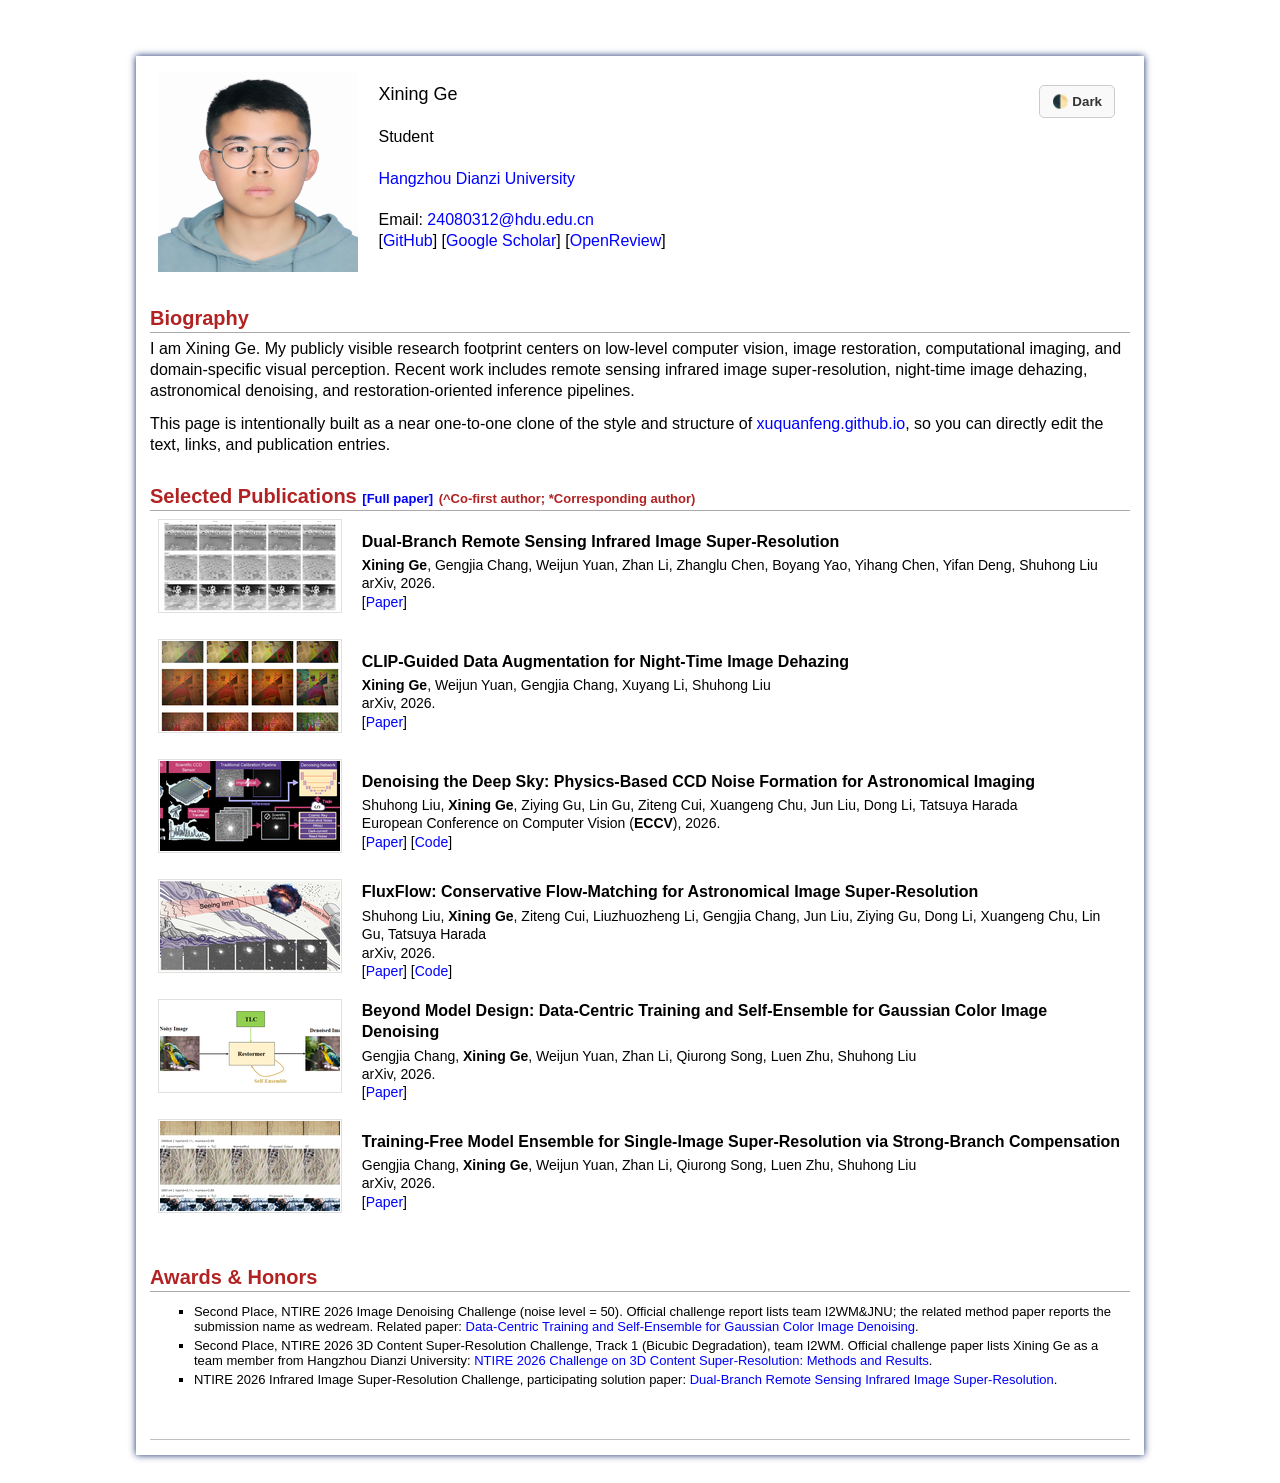
==== index.html @ eac4fb35 "Initial homepage" ====
<!DOCTYPE html PUBLIC "-//W3C//DTD XHTML 1.1//EN" "http://www.w3.org/TR/xhtml11/DTD/xhtml11.dtd">
<html xmlns="http://www.w3.org/1999/xhtml" xml:lang="en">
<head>
<meta name="generator" content="jemdoc, see http://jemdoc.jaboc.net/" />
<meta http-equiv="Content-Type" content="text/html;charset=utf-8" />
<link rel="stylesheet" href="jemdoc.css" type="text/css" />
<title>Xining Ge</title>
</head>
<body>
<a id="home" class="anchor"></a>
<div id="container">
<div class="container">
<div class="table-wrapper">
<button id="theme-toggle" class="theme-btn">🌓 Dark</button>
<table class="imgtable">
<tr>
<td><a href="./"><img src="./figs/xiningge_profile.png" alt="Xining Ge" height="200px" /></a>&nbsp;</td>
<td align="left">
<p>
<font size="4">Xining Ge</font><br />
<br />
Student<br />
<br />
<a href="https://www.hdu.edu.cn/" target="_blank">Hangzhou Dianzi University</a><br />
<br />
Email: <a href="mailto:24080312@hdu.edu.cn">24080312@hdu.edu.cn</a>
<br />
[<a href="https://github.com/gexining" target="_blank">GitHub</a>]
[<a href="https://scholar.google.com/citations?hl=en&amp;user=zNsAoZAAAAAJ&amp;view_op=list_works&amp;gmla=ACrTK9Xuv0J66LRL2WRujGryHbswiOAqi1uGYiMiqoMZkQJe2_BoY0Ev9okp8tF9gW5Iu7puIN-uhAczvU_FvNZk" target="_blank">Google Scholar</a>]
[<a href="https://openreview.net/profile?id=%7EXining_Ge1" target="_blank">OpenReview</a>]
</p>
</td>
</tr></table>
</div>

<h2>Biography</h2>
<p>
I am Xining Ge. My publicly visible research footprint centers on low-level computer vision,
image restoration, computational imaging, and domain-specific visual perception.
Recent work includes remote sensing infrared image super-resolution, night-time image dehazing,
astronomical denoising, and restoration-oriented inference pipelines.
</p>
<p>
This page is intentionally built as a near one-to-one clone of the style and structure of
<a href="https://xuquanfeng.github.io/" target="_blank">xuquanfeng.github.io</a>,
so you can directly edit the text, links, and publication entries.
</p>

<a id="publications" class="anchor"></a>
<h2>Selected Publications
<font style="color:Black" size="2"><a href="https://scholar.google.com/" target="_blank">[Full paper]</a></font>
<font size="2">(^Co-first author; *Corresponding author)</font>
</h2>

<table class="imgtable">

<tr>
<td><img class="proj_thumb" src="./figs/2026_IRSR_thumb.png" alt="Dual-Branch Remote Sensing Infrared Image Super-Resolution" height="90px" width="180px" />&nbsp;</td>
<td>
<p class="pub_title">Dual-Branch Remote Sensing Infrared Image Super-Resolution</p>
<p class="pub_author"><b>Xining Ge</b>, Gengjia Chang, Weijun Yuan, Zhan Li, Zhanglu Chen, Boyang Yao, Yihang Chen, Yifan Deng, Shuhong Liu<br>
arXiv, 2026.<br>
[<a href="https://arxiv.org/abs/2604.10112" target="_blank">Paper</a>]
</p> </td>
</tr>

<tr>
<td><img class="proj_thumb" src="./figs/2026_Dehaze_thumb.png" alt="CLIP-Guided Data Augmentation for Night-Time Image Dehazing" height="90px" width="180px" />&nbsp;</td>
<td>
<p class="pub_title">CLIP-Guided Data Augmentation for Night-Time Image Dehazing</p>
<p class="pub_author"><b>Xining Ge</b>, Weijun Yuan, Gengjia Chang, Xuyang Li, Shuhong Liu<br>
arXiv, 2026.<br>
[<a href="https://arxiv.org/abs/2604.05500" target="_blank">Paper</a>]
</p> </td>
</tr>

<tr>
<td><img class="proj_thumb" src="./figs/2026_Astro_thumb.png" alt="Denoising the Deep Sky" height="90px" width="180px" />&nbsp;</td>
<td>
<p class="pub_title">Denoising the Deep Sky: Physics-Based CCD Noise Formation for Astronomical Imaging</p>
<p class="pub_author">Shuhong Liu, <b>Xining Ge</b>, Ziying Gu, Lin Gu, Ziteng Cui, Xuangeng Chu, Jun Liu, Dong Li, Tatsuya Harada<br>
European Conference on Computer Vision (<b>ECCV</b>), 2026.<br>
[<a href="https://arxiv.org/abs/2601.23276" target="_blank">Paper</a>]
[<a href="https://github.com/ShuhongLL/Denoising-Deep-Sky" target="_blank">Code</a>]
</p> </td>
</tr>

<tr>
<td><img class="proj_thumb" src="./figs/2026_FluxFlow_thumb.png" alt="FluxFlow: Conservative Flow-Matching for Astronomical Image Super-Resolution" height="90px" width="180px" />&nbsp;</td>
<td>
<p class="pub_title">FluxFlow: Conservative Flow-Matching for Astronomical Image Super-Resolution</p>
<p class="pub_author">Shuhong Liu, <b>Xining Ge</b>, Ziteng Cui, Liuzhuozheng Li, Gengjia Chang, Jun Liu, Ziying Gu, Dong Li, Xuangeng Chu, Lin Gu, Tatsuya Harada<br>
arXiv, 2026.<br>
[<a href="https://arxiv.org/abs/2605.03749" target="_blank">Paper</a>]
[<a href="https://github.com/ShuhongLL/Denoising-Deep-Sky" target="_blank">Code</a>]
</p> </td>
</tr>

<tr>
<td><img class="proj_thumb" src="./figs/2026_Denoise_thumb.png" alt="Beyond Model Design: Data-Centric Training and Self-Ensemble for Gaussian Color Image Denoising" height="90px" width="180px" />&nbsp;</td>
<td>
<p class="pub_title">Beyond Model Design: Data-Centric Training and Self-Ensemble for Gaussian Color Image Denoising</p>
<p class="pub_author">Gengjia Chang, <b>Xining Ge</b>, Weijun Yuan, Zhan Li, Qiurong Song, Luen Zhu, Shuhong Liu<br>
arXiv, 2026.<br>
[<a href="https://arxiv.org/abs/2604.11468" target="_blank">Paper</a>]
</p> </td>
</tr>

<tr>
<td><img class="proj_thumb" src="./figs/2026_SISR_thumb.png" alt="Training-Free Model Ensemble for Single-Image Super-Resolution via Strong-Branch Compensation" height="90px" width="180px" />&nbsp;</td>
<td>
<p class="pub_title">Training-Free Model Ensemble for Single-Image Super-Resolution via Strong-Branch Compensation</p>
<p class="pub_author">Gengjia Chang, <b>Xining Ge</b>, Weijun Yuan, Zhan Li, Qiurong Song, Luen Zhu, Shuhong Liu<br>
arXiv, 2026.<br>
[<a href="https://arxiv.org/abs/2604.11564" target="_blank">Paper</a>]
</p> </td>
</tr>

</table>

<a id="competition" class="anchor"></a>
<h2>Awards &amp; Honors</h2>
<font size="2">
<ul>
<li>Second Place, NTIRE 2026 Image Denoising Challenge (noise level = 50). Official challenge report lists team
I2WM&amp;JNU; the related method paper reports the submission name as wedream. Related paper:
<a href="https://arxiv.org/abs/2604.11468" target="_blank">Data-Centric Training and Self-Ensemble for Gaussian Color Image Denoising</a>.</li>
<li>Second Place, NTIRE 2026 3D Content Super-Resolution Challenge, Track 1 (Bicubic Degradation), team I2WM. Official
challenge paper lists Xining Ge as a team member from Hangzhou Dianzi University:
<a href="https://openaccess.thecvf.com/content/CVPR2026W/NTIRE/html/Wang_NTIRE_2026_Challenge_on_3D_Content_Super-Resolution_Methods_and_Results_CVPRW_2026_paper.html" target="_blank">NTIRE 2026 Challenge on 3D Content Super-Resolution: Methods and Results</a>.</li>
<li>NTIRE 2026 Infrared Image Super-Resolution Challenge, participating solution paper:
<a href="https://arxiv.org/abs/2604.10112" target="_blank">Dual-Branch Remote Sensing Infrared Image Super-Resolution</a>.</li>
</ul>
</font>

<div id="footer">
</div>
<script>
  const toggleBtn = document.getElementById('theme-toggle');
  const body = document.body;

  const currentTheme = localStorage.getItem('theme');
  if (currentTheme === 'dark') {
    body.classList.add('dark-mode');
    toggleBtn.textContent = '☀️ Light';
  }

  toggleBtn.addEventListener('click', function() {
    body.classList.toggle('dark-mode');
    let theme = 'light';

    if (body.classList.contains('dark-mode')) {
      theme = 'dark';
      toggleBtn.textContent = '☀️ Light';
    } else {
      toggleBtn.textContent = '🌓 Dark';
    }

    localStorage.setItem('theme', theme);
  });
</script>
</body>
</html>
---- jemdoc.css ----
﻿/* Default css file for jemdoc. */

/* Menu */

.menu {
	background-color: rgb(250,0,255);
	/* background-color: #224b8d;*/
    left: 0;
    top: 0;
    width: 100%;
	padding: 12px 0px;
	text-align: center;
	position: fixed;
	z-index: 100;
	width: 100%
}

.menu a {
	font-size: 110%;
	/*font-weight: bolder;*/
	padding: 0.25ex 1.5ex;
	color: rgb(240,240,240);
	text-decoration: none;
	transition: .2s;
}

.menu a:link {
	color: rgb(140,140,140);
	/*color: #9e9e9e;*/
}

.menu a:visited {
	color: rgb(140,140,240);
	/*color: #9e9e9e;*/
}

.menu a:hover, .menu a:active {
    color: rgb(160,160,160);
    /*color: #ffffff;*/
	text-decoration: none;
}

/* container */

.container {
	width: 980px;
	min-height: 1000px;
	max-height: 999999px; /* prevents font boosting */
	margin: 56px auto 20px; /* top right bottom left */
	box-shadow: 0 0 7px #122b6d; /*527bbd;*/
	text-align: left;
	background: #fff;
	padding: 14px 14px 14px 14px; /* top right bottom left */
	z-index: 1;
}

a.anchor {
	display: block; 
	position: relative; 
	top: -38px; 
	visibility: hidden;
}


/* From jemdoc */

table#tlayout {
    border: none;
    border-collapse: separate;
    background: white;
}

body {
	background: white;
	font-family: Arial, Times New Roman;
	padding-bottom: 8px;
	margin: 0;
}

#layout-menu {
	background: #f6f6f6;
	border: 1px solid #dddddd;
	padding-top: 0.5em;
	padding-left: 8px;
	padding-right: 8px;
	font-size: 1.0em;
	width: auto;
	white-space: nowrap;
    text-align: left;
    vertical-align: top;
}

#layout-menu td {
	background: #f4f4f4;
    vertical-align: top;
}

#layout-content {
	padding-top: 0.0em;
	padding-left: 1.0em;
	padding-right: 1.0em;
    border: none;
    background: white;
    text-align: left;
    vertical-align: top;
}

#layout-menu a {
	line-height: 1.5em;
	margin-left: 0.5em;
}

tt {
    background: #ffffdd;
}

pre, tt {
	font-size: 90%;
	font-family: monaco, monospace;
}

a, a > tt {
	color: rgb(0,0,255);
	text-decoration: none;
}

a.p1 {
	color: rgb(255 0 0);
	text-decoration: none;
}

a.p2 {
	color: rgb(0 255 0);
	text-decoration: none;
}

a:hover {
	border-bottom: 1px gray dotted;
}

#layout-menu a.current:link, #layout-menu a.current:visited {
	color: #022b6d;
	border-bottom: 1px gray solid;
}
#layout-menu a:link, #layout-menu a:visited, #layout-menu a:hover {
	/* color: #527bbd; */
	color: #022b8d;
	text-decoration: none;
}
#layout-menu a:hover {
	text-decoration: none;
}

div.menu-category {
	border-bottom: 1px solid gray;
	margin-top: 0.8em;
	padding-top: 0.2em;
	padding-bottom: 0.1em;
	font-weight: bold;
}

div.menu-item {
	padding-left: 16px;
	text-indent: -16px;
}

div#toptitle {
	padding-bottom: 0.2em;
	margin-bottom: 1.5em;
	border-bottom: 3px double gray;
}

/* Reduce space if we begin the page with a title. */
div#toptitle + h2, div#toptitle + h3 {
	margin-top: -0.7em;
}

div#subtitle {
	margin-top: 0.0em;
	margin-bottom: 0.0em;
	padding-top: 0em;
	padding-bottom: 0.1em;
}

em {
	font-style: italic;
}

strong {
	font-weight: bold;
}


h1, h2, h3 {
	/* color: #527bbd; */
	color: rgb(178 34 34);	
	margin-top: 0.7em;
	margin-bottom: 0.3em;
	padding-bottom: 0.2em;
	line-height: 1.0;
	padding-top: 0.5em;
	border-bottom: 1px solid #aaaaaa;
}

h1 {
	font-size: 165%;
}

h2 {
	padding-top: 0.8em;
	font-size: 125%;
}

h2 + h3 {
    padding-top: 0.2em;
}

h3 {
	font-size: 110%;
	border-bottom: none;
}

p {
	width: 100%;
	margin-top: 0.0em;
	margin-bottom: 0.8em;
	padding: 0;
	line-height: 1.3;	
}

pre {
	padding: 0;
	margin: 0;
}

div#footer {
	font-size: small;
	border-top: 1px solid #c0c0c0;
	padding-top: 0.1em;
	margin-top: 4.0em;
	color: #c0c0c0;
}

div#footer a {
	color: #80a0b0;
}

div#footer-text {
	float: left;
	padding-bottom: 8px;
}

ul, ol, dl {
	margin-top: 0.2em;
	padding-top: 0.2em;
	margin-bottom: 0.8em;
}

dt {
	margin-top: 0.5em;
	margin-bottom: 0;
}

dl {
	margin-left: 20px;
}

dd {
	color: #222222;
}

dd > *:first-child {
	margin-top: 0;
}

ul {
	list-style-position: outside;
	list-style-type: square;
}

p + ul, p + ol {
	margin-top: -0.5em;
}

li {
	margin: 0.3em
}

ol {
	list-style-position: outside;
	list-style-type: decimal;
}

li p, dd p {
	margin-bottom: 0.3em;
}


ol ol {
	list-style-type: lower-alpha;
}

ol ol ol {
	list-style-type: lower-roman;
}

p + div.codeblock {
	margin-top: -0.6em;
}

div.codeblock, div.infoblock {
	margin-right: 0%;
	margin-top: 1.2em;
	margin-bottom: 1.3em;
}

div.blocktitle {
	font-weight: bold;
	color: #cd7b62;
	margin-top: 1.2em;
	margin-bottom: 0.1em;
}

div.blockcontent {
	border: 1px solid silver;
	padding: 0.3em 0.5em;
}

div.infoblock > div.blockcontent {
	background: #ffffee;
}

div.blockcontent p + ul, div.blockcontent p + ol {
	margin-top: 0.4em;
}

div.infoblock p {
	margin-bottom: 0em;
}

div.infoblock li p, div.infoblock dd p {
	margin-bottom: 0.5em;
}

div.infoblock p + p {
	margin-top: 0.8em;
}

div.codeblock > div.blockcontent {
	background: #f6f6f6;
}

span.pycommand {
	color: #000070;
}

span.statement {
	color: #008800;
}
span.builtin {
	color: #000088;
}
span.special {
	color: #990000;
}
span.operator {
	color: #880000;
}
span.error {
	color: #aa0000;
}
span.comment, span.comment > *, span.string, span.string > * {
	color: #606060;
}

@media print {
	#layout-menu { display: none; }
}

#fwtitle {
	margin: 2px;
}

#fwtitle #toptitle {
	padding-left: 0.5em;
	margin-bottom: 0.5em;
}

#layout-content h1:first-child, #layout-content h2:first-child, #layout-content h3:first-child {
	margin-top: -0.7em;
}

div#toptitle h1, #layout-content div#toptitle h1 {
	margin-bottom: 0.0em;
	padding-bottom: 0.1em;
	padding-top: 0;
	margin-top: 0.5em;
	border-bottom: none;
}

img.eq {
	padding: 0;
	padding-left: 0.1em;
	padding-right: 0.1em;
	margin: 0;
}

img.eqwl {
	padding-left: 2em;
	padding-top: 0.6em;
	padding-bottom: 0.2em;
	margin: 0;
}

img.proj_thumb {
	width: 180px;
	border: 1px solid;
	border-color: #e0e0e0;
	padding: 1px;
}

table {
    border: 2px solid black;
    border-collapse: collapse;
}

td {
    padding: 2px;
    padding-left: 0.5em;
    padding-right: 0.5em;
    text-align: center;
    border: 1px solid gray;
}

table + table {
    margin-top: 1em;
}

tr.heading {
    font-weight: bold;
    border-bottom: 2px solid black;
}

img {
    border: none;
}

table.imgtable, table.imgtable td {
    border: none;
    text-align: left;
}

table.imgtable {
    position: relative; 
}

/* Publication */
p.pub_title {
	font-size: 16px;
	font-weight: bold;
	margin-bottom: 4px;
}

p.pub_author{
	font-size: 14px	
}

p.pub_link{
	font-size: 14px	
}

/* 按钮的基本样式 */
.theme-btn {
position: fixed;
top: 20px;
right: 20px;
padding: 8px 12px;
cursor: pointer;
border-radius: 5px;
border: 1px solid #ccc;
background-color: #f9f9f9;
color: #333;
font-weight: bold;
z-index: 1000;
transition: all 0.3s ease;
}

/* 黑夜模式的全局样式 */
body.dark-mode {
background-color: #1a1a1a;
color: #e0e0e0;
}

/* 调整黑夜模式下的链接颜色，浅蓝色更清晰 */
body.dark-mode a {
color: #66b2ff; 
}

/* 覆盖你原本写死的 Black 字体颜色 */
body.dark-mode font[style*="color:Black"] {
color: #e0e0e0 !important;
}

/* 如果 container 或表格有白底，也需要将其变暗 */
body.dark-mode #container, 
body.dark-mode .container {
background-color: #1a1a1a;
}

/* 调整黑夜模式下按钮的样式 */
body.dark-mode .theme-btn {
background-color: #333;
color: #f9f9f9;
border-color: #555;
}

.table-wrapper {
    position: relative;
    width: 100%;
}
/* 修改后的按钮样式 */
.theme-btn {
    position: absolute; /* 这里是关键，把 fixed 改成 absolute */
    top: 15px;          /* 距离表格顶部 15px */
    right: 15px;        /* 距离表格右侧 15px */
    padding: 8px 12px;
    cursor: pointer;
    border-radius: 5px;
    border: 1px solid #ccc;
    background-color: #f9f9f9;
    color: #333;
    font-weight: bold;
    z-index: 1000;
    transition: all 0.3s ease;
}
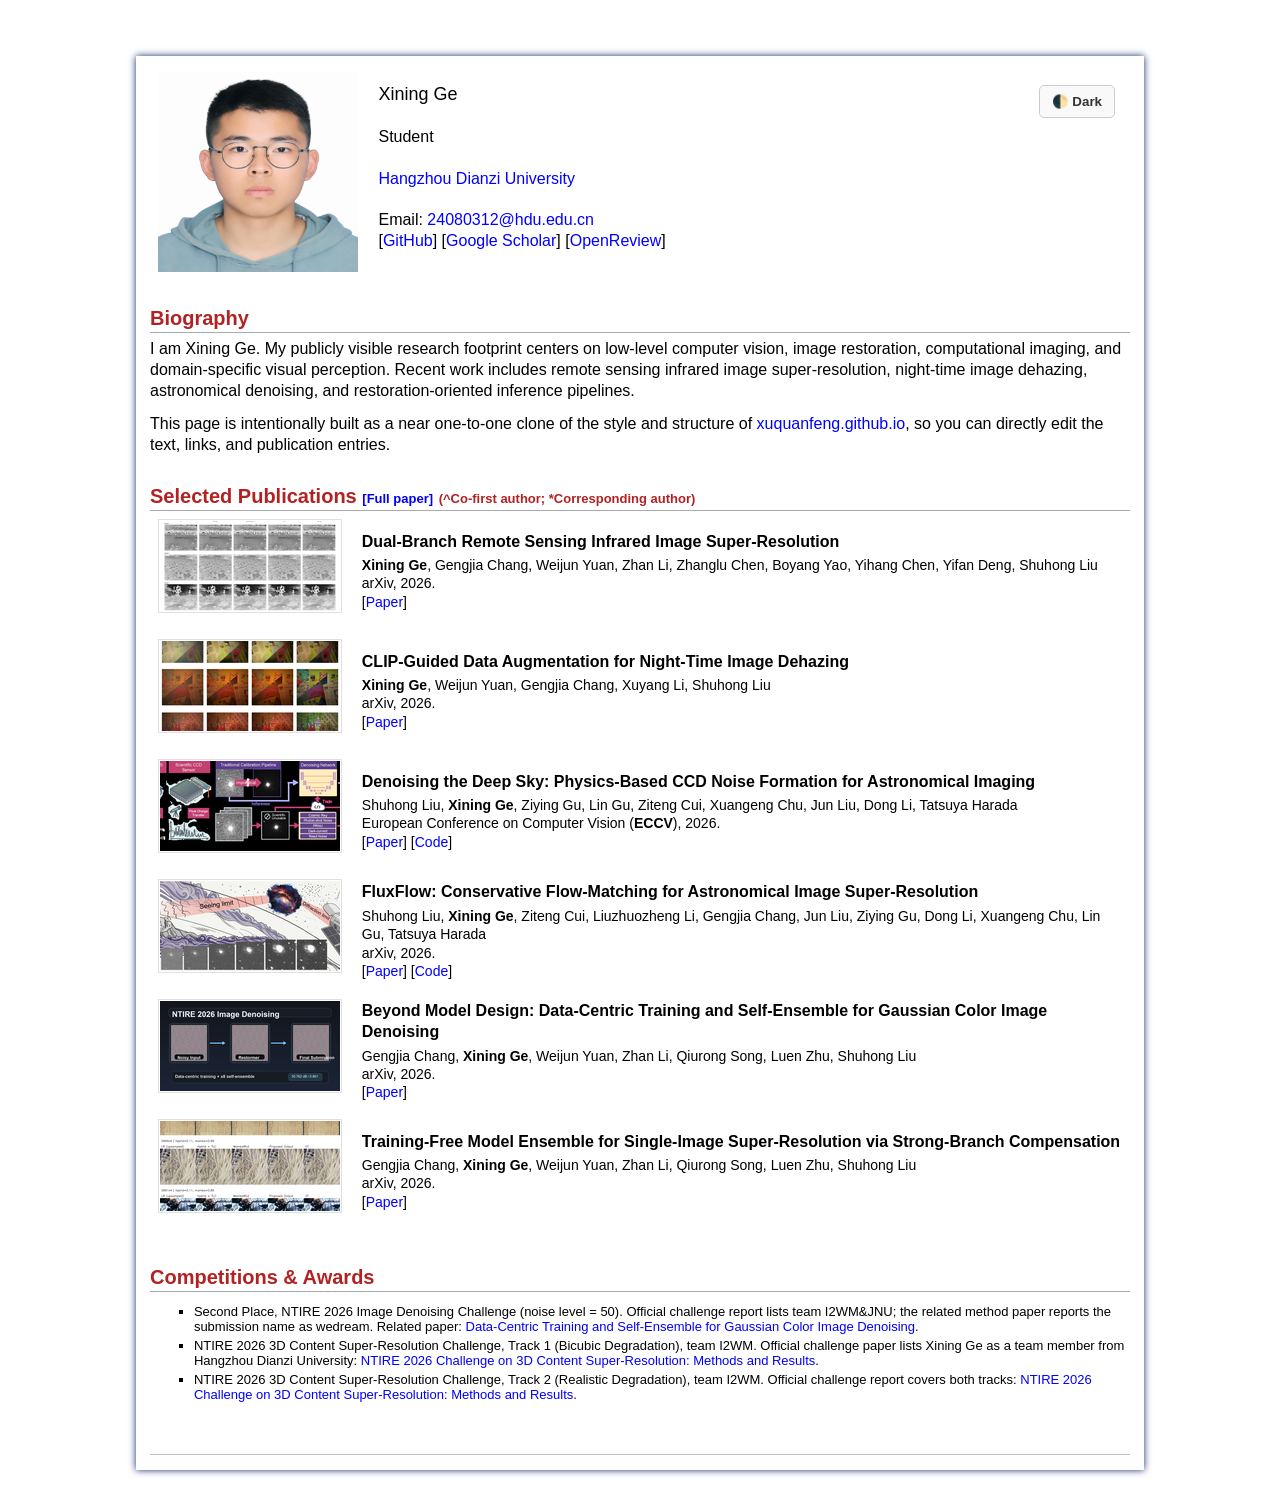
==== commit 560546c7: "Adjust competition section and update denoising thumbnail" ====
--- a/index.html
+++ b/index.html
@@ -97,7 +97,7 @@
 </tr>
 
 <tr>
-<td><img class="proj_thumb" src="./figs/2026_Denoise_thumb.png" alt="Beyond Model Design: Data-Centric Training and Self-Ensemble for Gaussian Color Image Denoising" height="90px" width="180px" />&nbsp;</td>
+<td><img class="proj_thumb" src="./figs/2026_Denoise_thumb_v2.png" alt="Beyond Model Design: Data-Centric Training and Self-Ensemble for Gaussian Color Image Denoising" height="90px" width="180px" />&nbsp;</td>
 <td>
 <p class="pub_title">Beyond Model Design: Data-Centric Training and Self-Ensemble for Gaussian Color Image Denoising</p>
 <p class="pub_author">Gengjia Chang, <b>Xining Ge</b>, Weijun Yuan, Zhan Li, Qiurong Song, Luen Zhu, Shuhong Liu<br>
@@ -119,17 +119,18 @@
 </table>
 
 <a id="competition" class="anchor"></a>
-<h2>Awards &amp; Honors</h2>
+<h2>Competitions &amp; Awards</h2>
 <font size="2">
 <ul>
 <li>Second Place, NTIRE 2026 Image Denoising Challenge (noise level = 50). Official challenge report lists team
 I2WM&amp;JNU; the related method paper reports the submission name as wedream. Related paper:
 <a href="https://arxiv.org/abs/2604.11468" target="_blank">Data-Centric Training and Self-Ensemble for Gaussian Color Image Denoising</a>.</li>
-<li>Second Place, NTIRE 2026 3D Content Super-Resolution Challenge, Track 1 (Bicubic Degradation), team I2WM. Official
+<li>NTIRE 2026 3D Content Super-Resolution Challenge, Track 1 (Bicubic Degradation), team I2WM. Official
 challenge paper lists Xining Ge as a team member from Hangzhou Dianzi University:
 <a href="https://openaccess.thecvf.com/content/CVPR2026W/NTIRE/html/Wang_NTIRE_2026_Challenge_on_3D_Content_Super-Resolution_Methods_and_Results_CVPRW_2026_paper.html" target="_blank">NTIRE 2026 Challenge on 3D Content Super-Resolution: Methods and Results</a>.</li>
-<li>NTIRE 2026 Infrared Image Super-Resolution Challenge, participating solution paper:
-<a href="https://arxiv.org/abs/2604.10112" target="_blank">Dual-Branch Remote Sensing Infrared Image Super-Resolution</a>.</li>
+<li>NTIRE 2026 3D Content Super-Resolution Challenge, Track 2 (Realistic Degradation), team I2WM. Official
+challenge report covers both tracks:
+<a href="https://openaccess.thecvf.com/content/CVPR2026W/NTIRE/html/Wang_NTIRE_2026_Challenge_on_3D_Content_Super-Resolution_Methods_and_Results_CVPRW_2026_paper.html" target="_blank">NTIRE 2026 Challenge on 3D Content Super-Resolution: Methods and Results</a>.</li>
 </ul>
 </font>
 
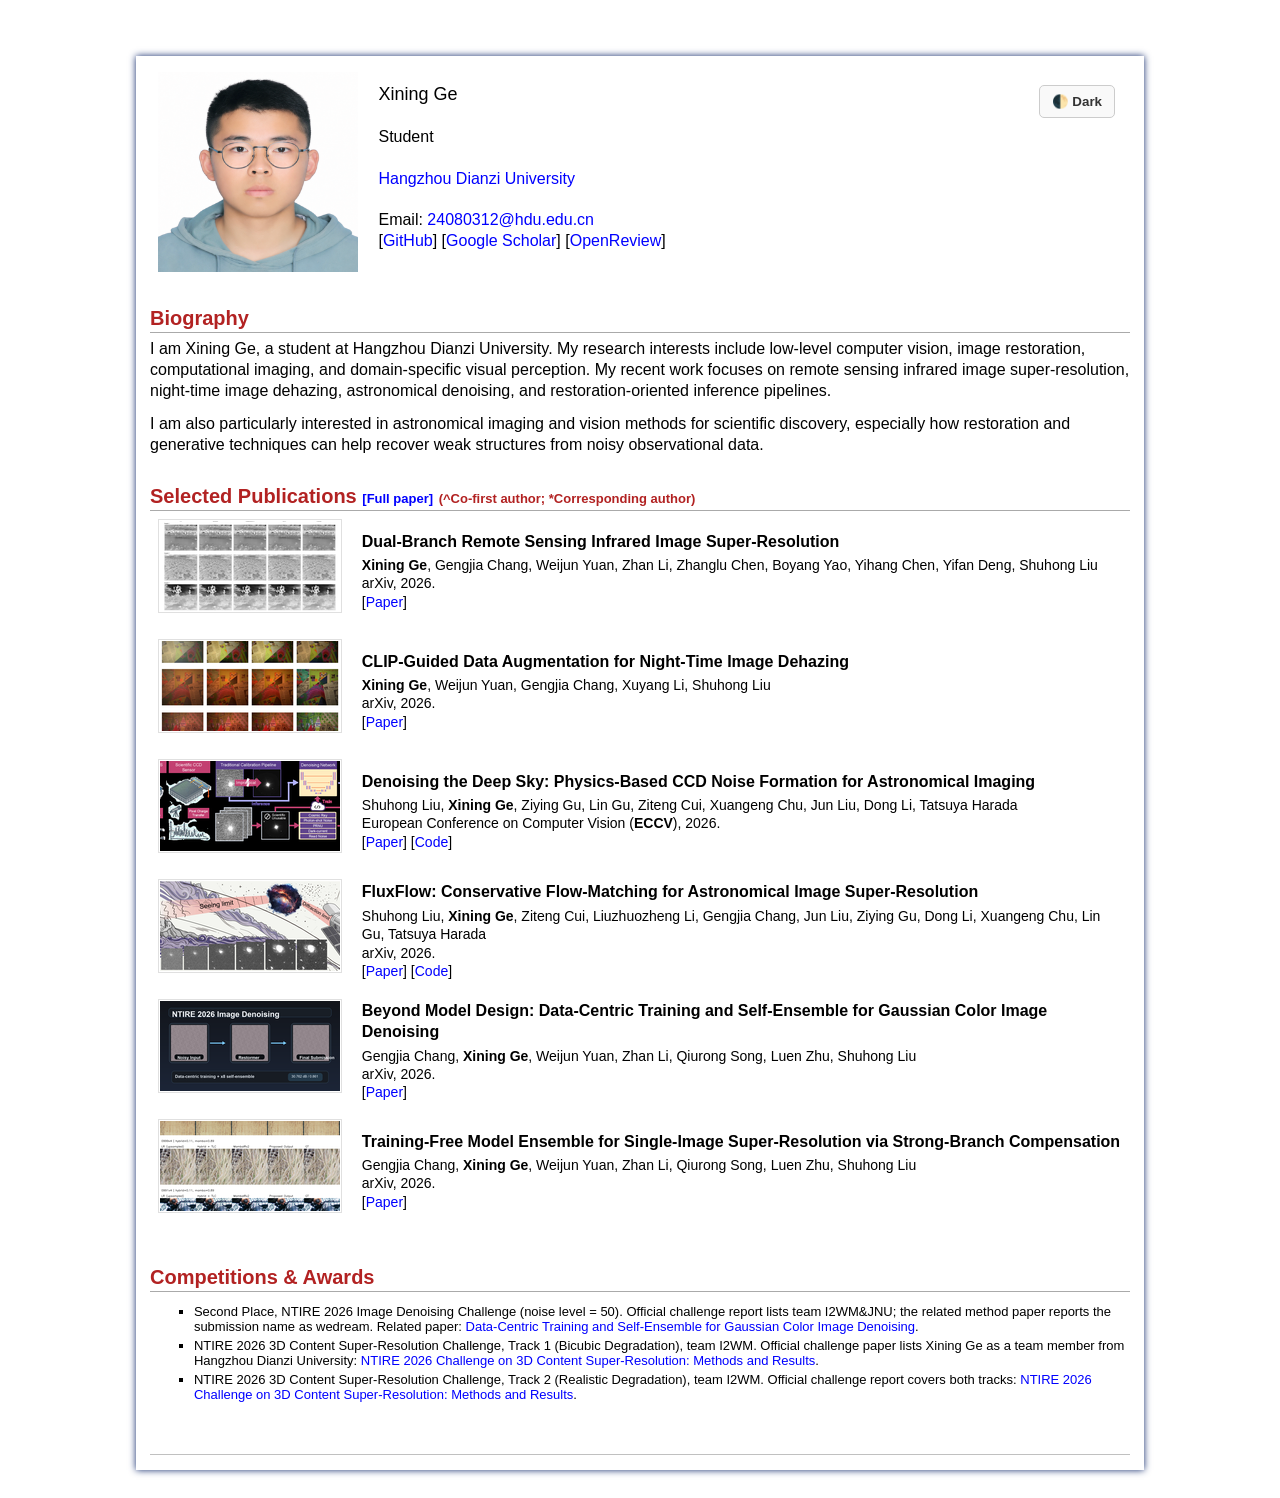
==== commit 5f80834c: "Refine biography section" ====
--- a/index.html
+++ b/index.html
@@ -35,15 +35,15 @@
 
 <h2>Biography</h2>
 <p>
-I am Xining Ge. My publicly visible research footprint centers on low-level computer vision,
-image restoration, computational imaging, and domain-specific visual perception.
-Recent work includes remote sensing infrared image super-resolution, night-time image dehazing,
-astronomical denoising, and restoration-oriented inference pipelines.
+I am Xining Ge, a student at Hangzhou Dianzi University. My research interests include
+low-level computer vision, image restoration, computational imaging, and domain-specific
+visual perception. My recent work focuses on remote sensing infrared image super-resolution,
+night-time image dehazing, astronomical denoising, and restoration-oriented inference pipelines.
 </p>
 <p>
-This page is intentionally built as a near one-to-one clone of the style and structure of
-<a href="https://xuquanfeng.github.io/" target="_blank">xuquanfeng.github.io</a>,
-so you can directly edit the text, links, and publication entries.
+I am also particularly interested in astronomical imaging and vision methods for scientific
+discovery, especially how restoration and generative techniques can help recover weak structures
+from noisy observational data.
 </p>
 
 <a id="publications" class="anchor"></a>
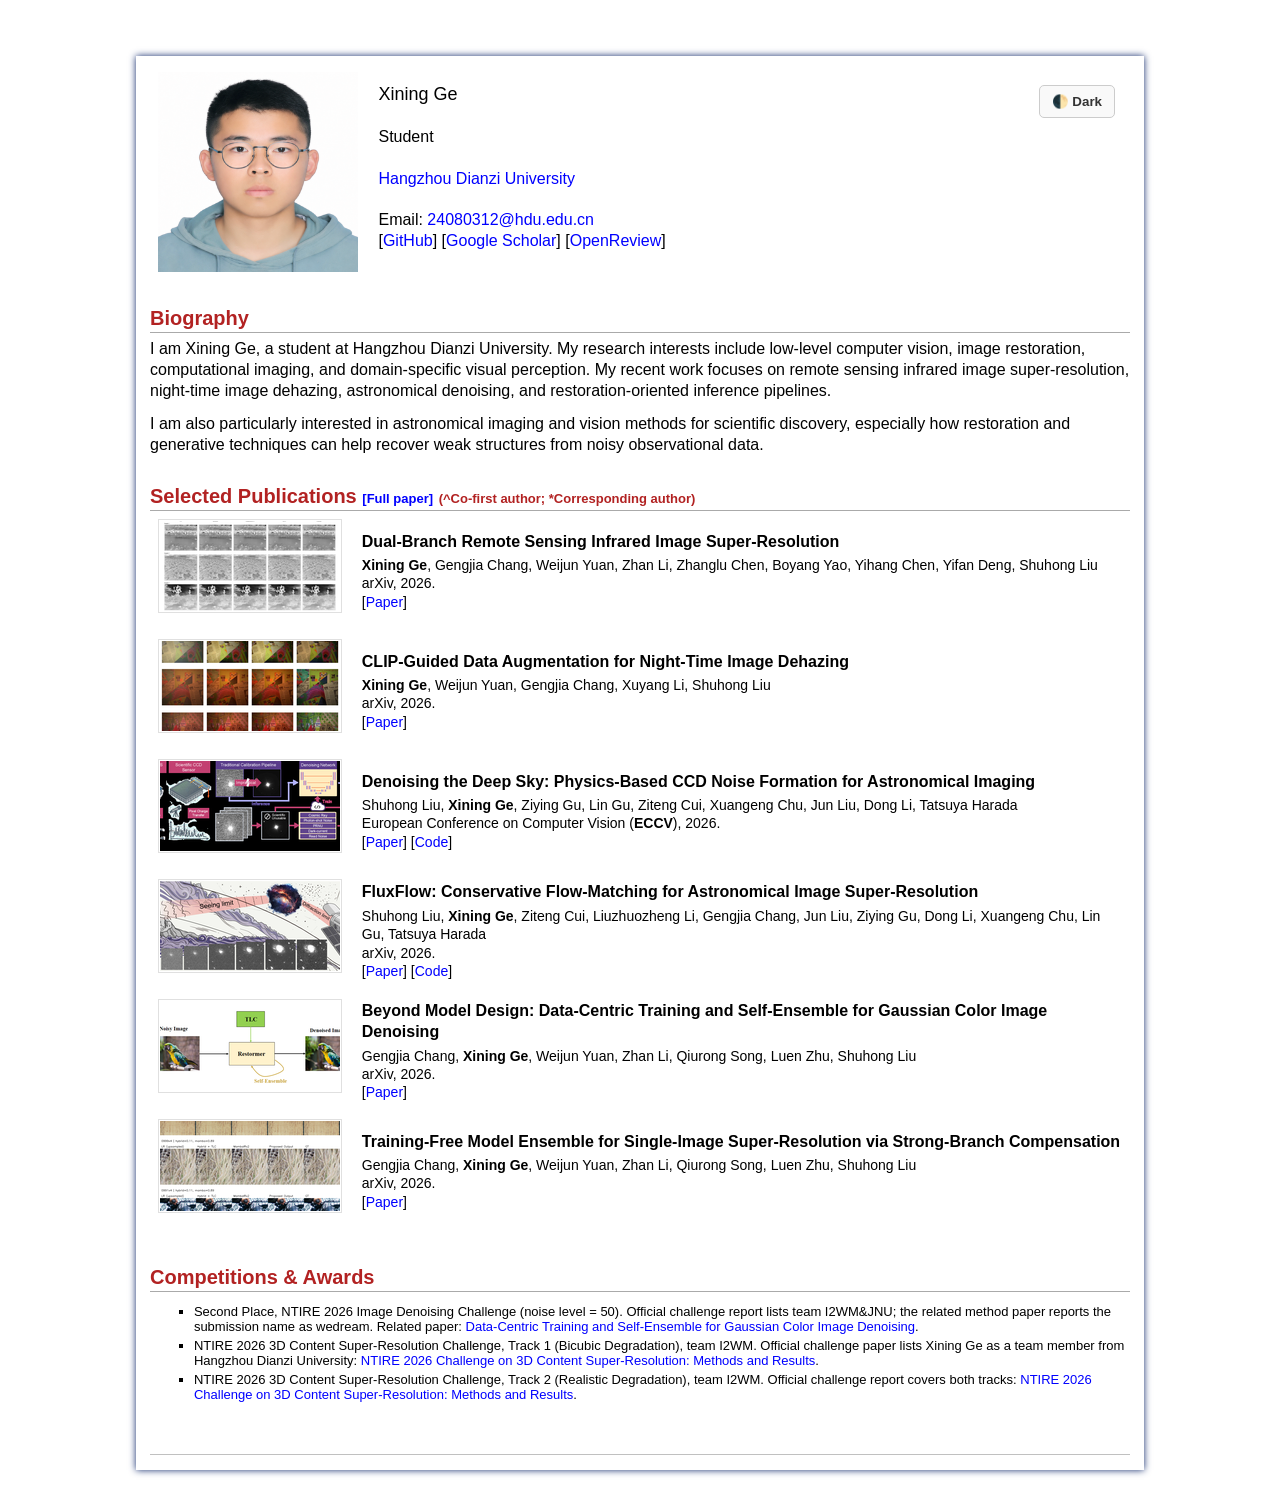
==== commit 5ea3f59f: "Restore denoising thumbnail" ====
--- a/index.html
+++ b/index.html
@@ -97,7 +97,7 @@
 </tr>
 
 <tr>
-<td><img class="proj_thumb" src="./figs/2026_Denoise_thumb_v2.png" alt="Beyond Model Design: Data-Centric Training and Self-Ensemble for Gaussian Color Image Denoising" height="90px" width="180px" />&nbsp;</td>
+<td><img class="proj_thumb" src="./figs/2026_Denoise_thumb.png" alt="Beyond Model Design: Data-Centric Training and Self-Ensemble for Gaussian Color Image Denoising" height="90px" width="180px" />&nbsp;</td>
 <td>
 <p class="pub_title">Beyond Model Design: Data-Centric Training and Self-Ensemble for Gaussian Color Image Denoising</p>
 <p class="pub_author">Gengjia Chang, <b>Xining Ge</b>, Weijun Yuan, Zhan Li, Qiurong Song, Luen Zhu, Shuhong Liu<br>
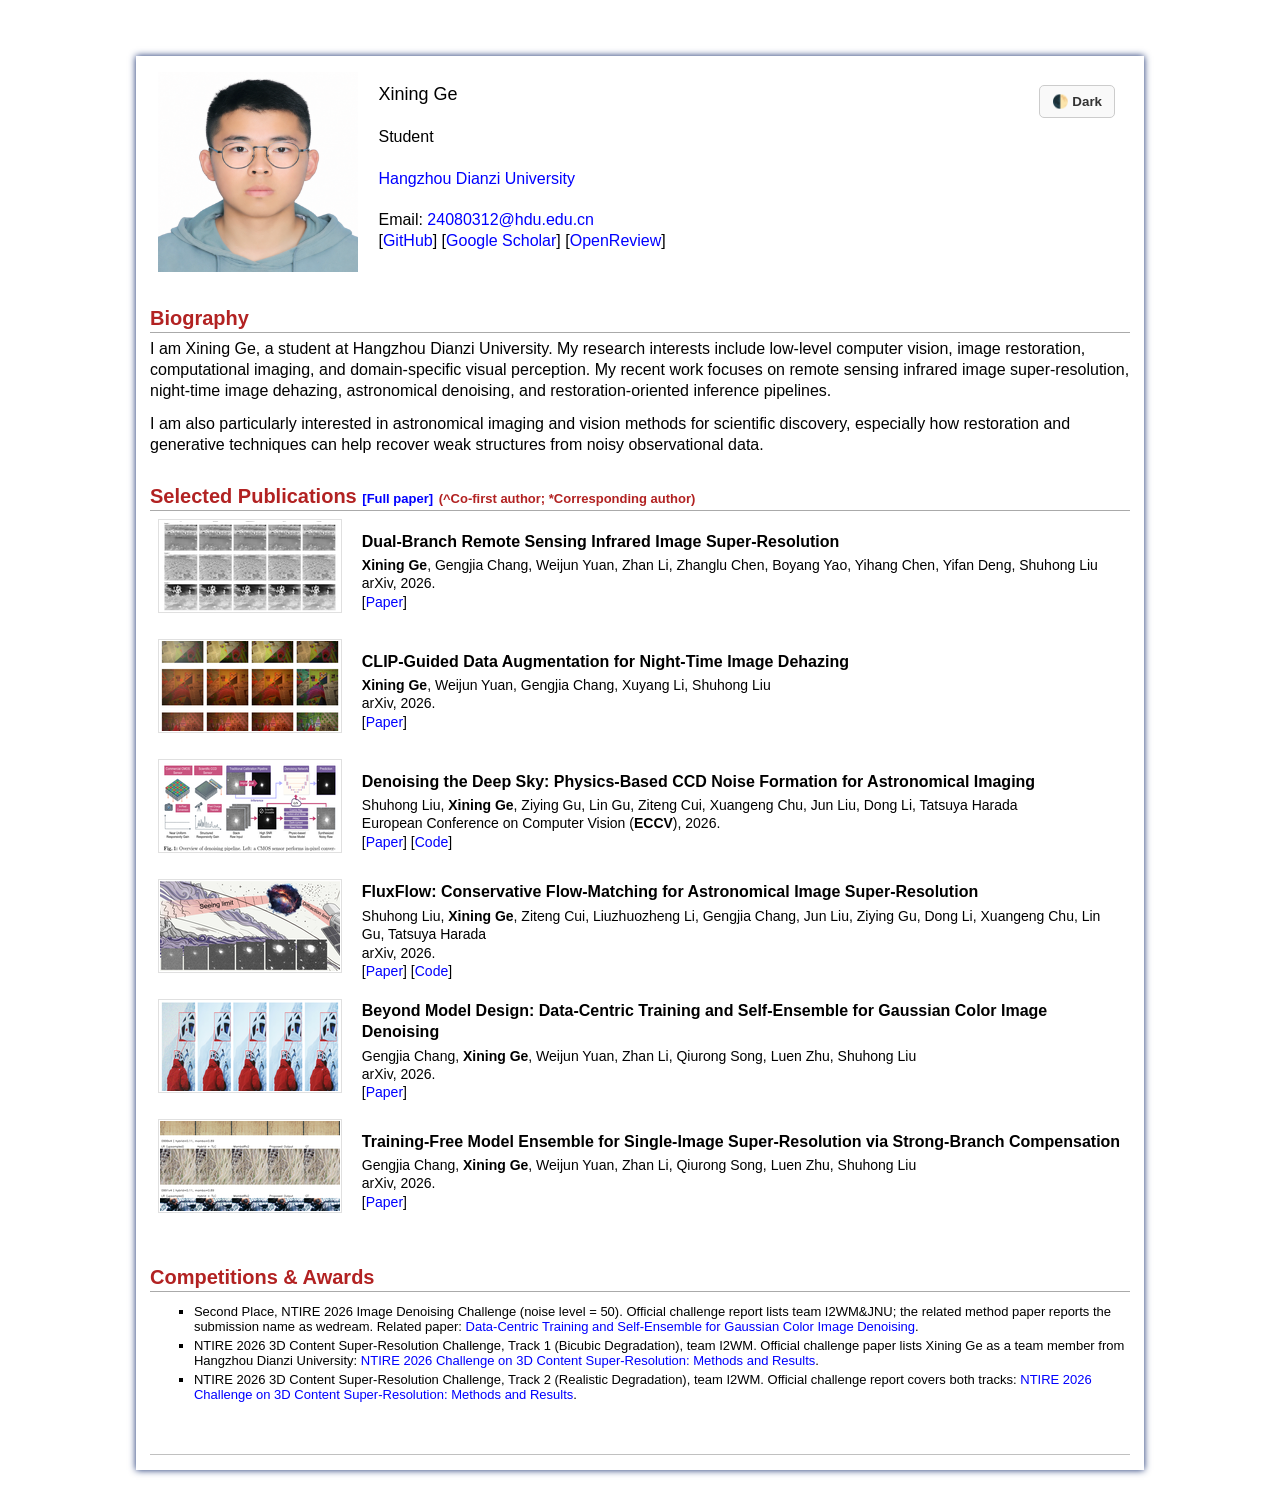
==== commit 45987bae: "Bust thumbnail cache" ====
--- a/index.html
+++ b/index.html
@@ -75,7 +75,7 @@
 </tr>
 
 <tr>
-<td><img class="proj_thumb" src="./figs/2026_Astro_thumb.png" alt="Denoising the Deep Sky" height="90px" width="180px" />&nbsp;</td>
+<td><img class="proj_thumb" src="./figs/2026_Astro_thumb_v2.png" alt="Denoising the Deep Sky" height="90px" width="180px" />&nbsp;</td>
 <td>
 <p class="pub_title">Denoising the Deep Sky: Physics-Based CCD Noise Formation for Astronomical Imaging</p>
 <p class="pub_author">Shuhong Liu, <b>Xining Ge</b>, Ziying Gu, Lin Gu, Ziteng Cui, Xuangeng Chu, Jun Liu, Dong Li, Tatsuya Harada<br>
@@ -97,7 +97,7 @@
 </tr>
 
 <tr>
-<td><img class="proj_thumb" src="./figs/2026_Denoise_thumb.png" alt="Beyond Model Design: Data-Centric Training and Self-Ensemble for Gaussian Color Image Denoising" height="90px" width="180px" />&nbsp;</td>
+<td><img class="proj_thumb" src="./figs/2026_Denoise_thumb_v3.png" alt="Beyond Model Design: Data-Centric Training and Self-Ensemble for Gaussian Color Image Denoising" height="90px" width="180px" />&nbsp;</td>
 <td>
 <p class="pub_title">Beyond Model Design: Data-Centric Training and Self-Ensemble for Gaussian Color Image Denoising</p>
 <p class="pub_author">Gengjia Chang, <b>Xining Ge</b>, Weijun Yuan, Zhan Li, Qiurong Song, Luen Zhu, Shuhong Liu<br>
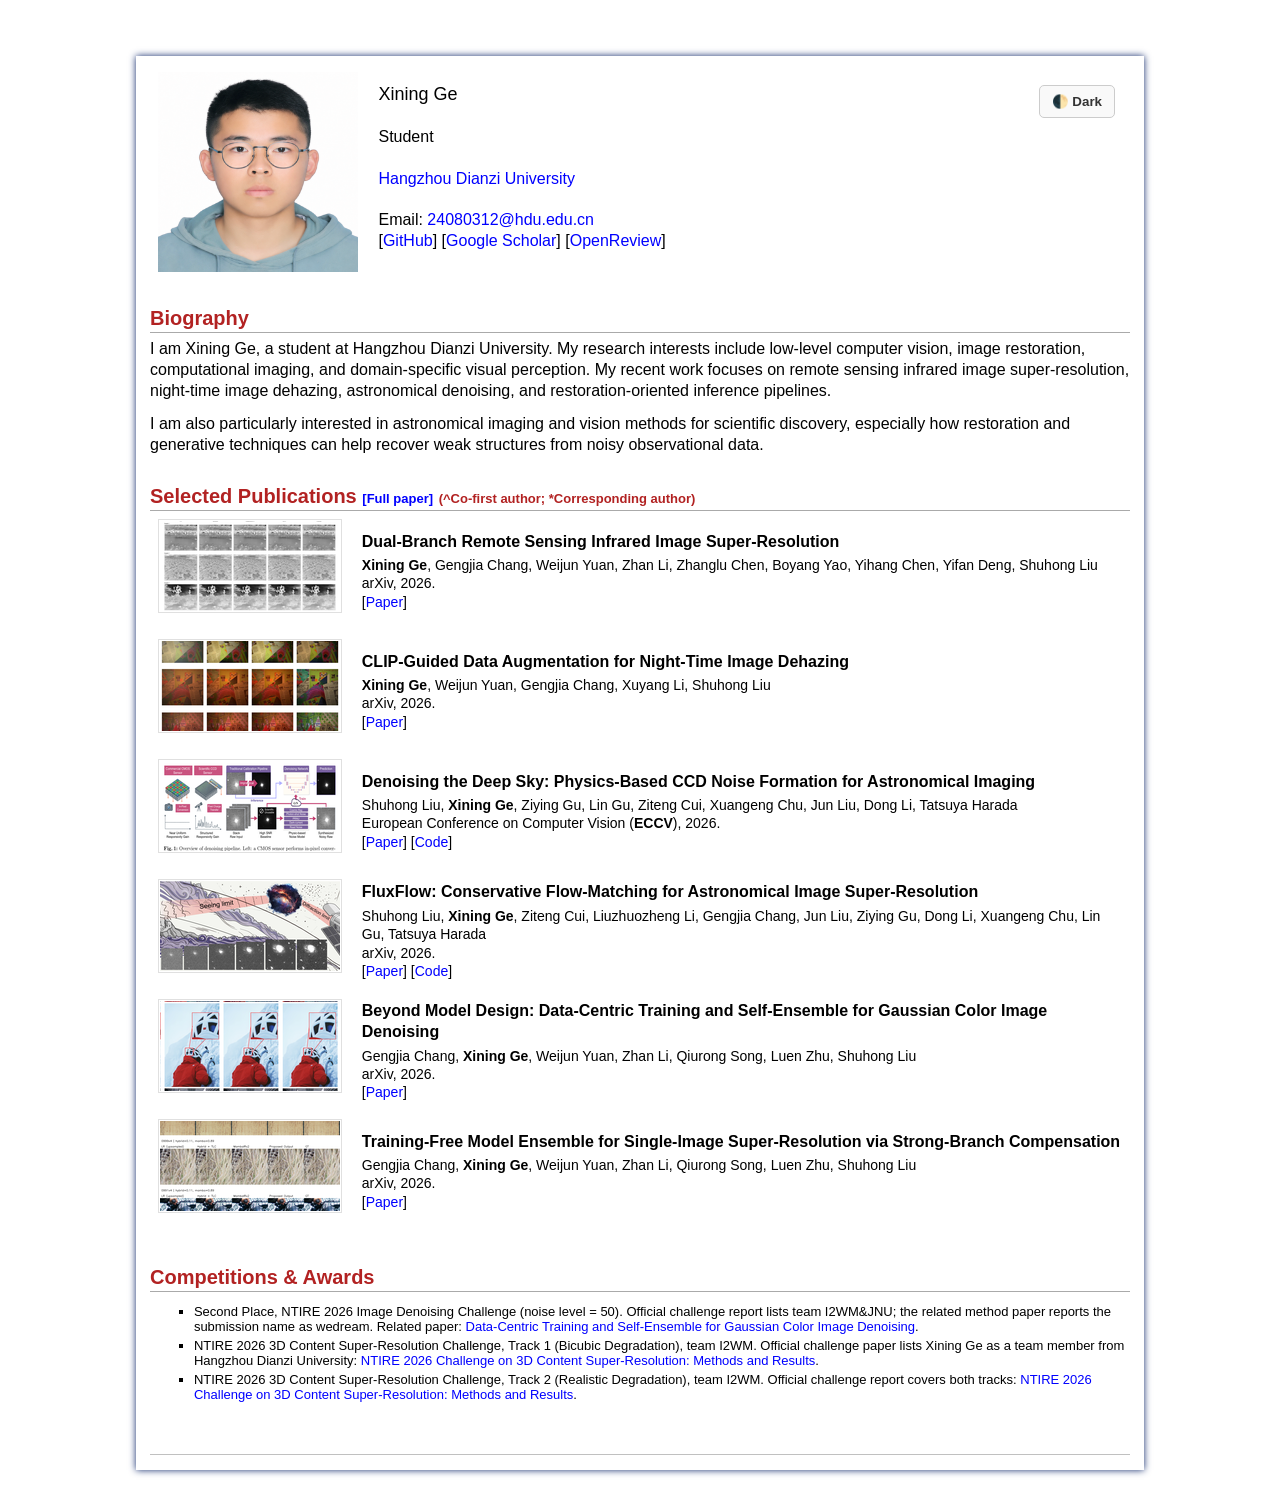
==== commit 677eaf7e: "Force refresh denoising thumbnail" ====
--- a/index.html
+++ b/index.html
@@ -97,7 +97,7 @@
 </tr>
 
 <tr>
-<td><img class="proj_thumb" src="./figs/2026_Denoise_thumb_v3.png" alt="Beyond Model Design: Data-Centric Training and Self-Ensemble for Gaussian Color Image Denoising" height="90px" width="180px" />&nbsp;</td>
+<td><img class="proj_thumb" src="./figs/2026_Denoise_thumb_v4.png" alt="Beyond Model Design: Data-Centric Training and Self-Ensemble for Gaussian Color Image Denoising" height="90px" width="180px" />&nbsp;</td>
 <td>
 <p class="pub_title">Beyond Model Design: Data-Centric Training and Self-Ensemble for Gaussian Color Image Denoising</p>
 <p class="pub_author">Gengjia Chang, <b>Xining Ge</b>, Weijun Yuan, Zhan Li, Qiurong Song, Luen Zhu, Shuhong Liu<br>
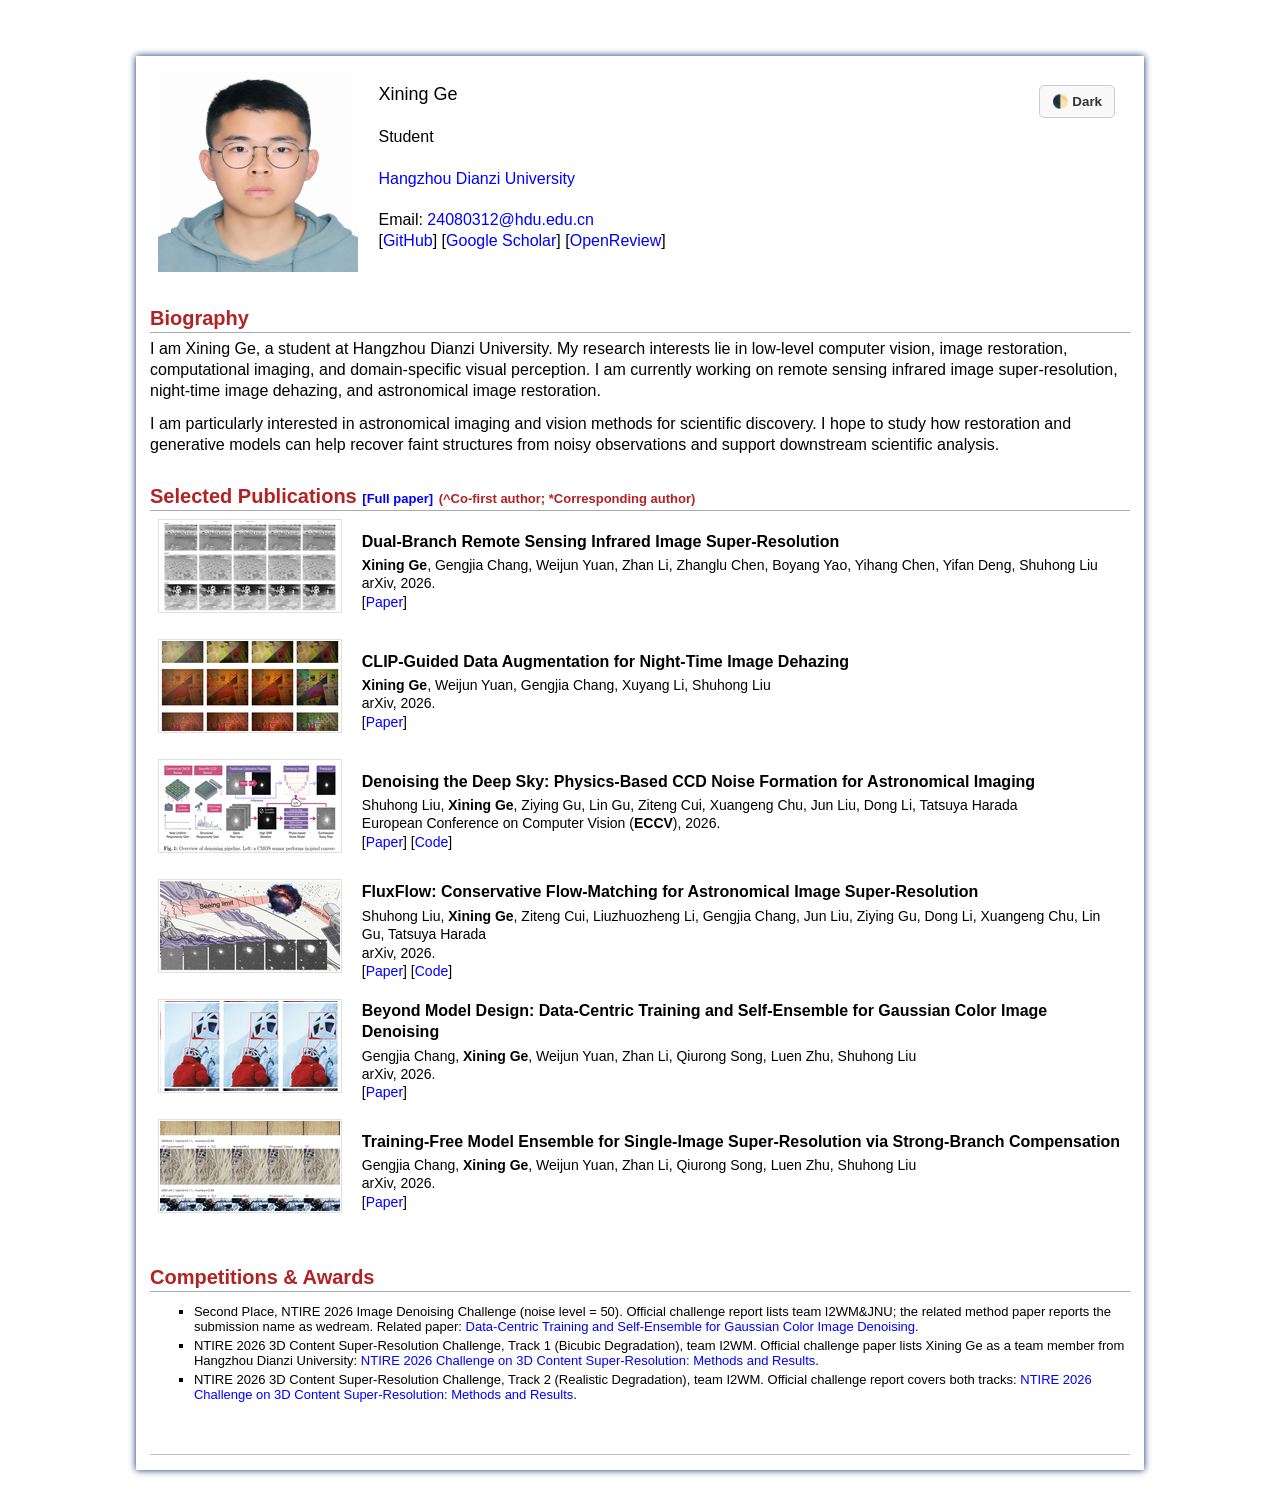
==== commit 0234a24d: "Refine biography wording" ====
--- a/index.html
+++ b/index.html
@@ -35,15 +35,15 @@
 
 <h2>Biography</h2>
 <p>
-I am Xining Ge, a student at Hangzhou Dianzi University. My research interests include
+I am Xining Ge, a student at Hangzhou Dianzi University. My research interests lie in
 low-level computer vision, image restoration, computational imaging, and domain-specific
-visual perception. My recent work focuses on remote sensing infrared image super-resolution,
-night-time image dehazing, astronomical denoising, and restoration-oriented inference pipelines.
+visual perception. I am currently working on remote sensing infrared image super-resolution,
+night-time image dehazing, and astronomical image restoration.
 </p>
 <p>
-I am also particularly interested in astronomical imaging and vision methods for scientific
-discovery, especially how restoration and generative techniques can help recover weak structures
-from noisy observational data.
+I am particularly interested in astronomical imaging and vision methods for scientific
+discovery. I hope to study how restoration and generative models can help recover faint
+structures from noisy observations and support downstream scientific analysis.
 </p>
 
 <a id="publications" class="anchor"></a>
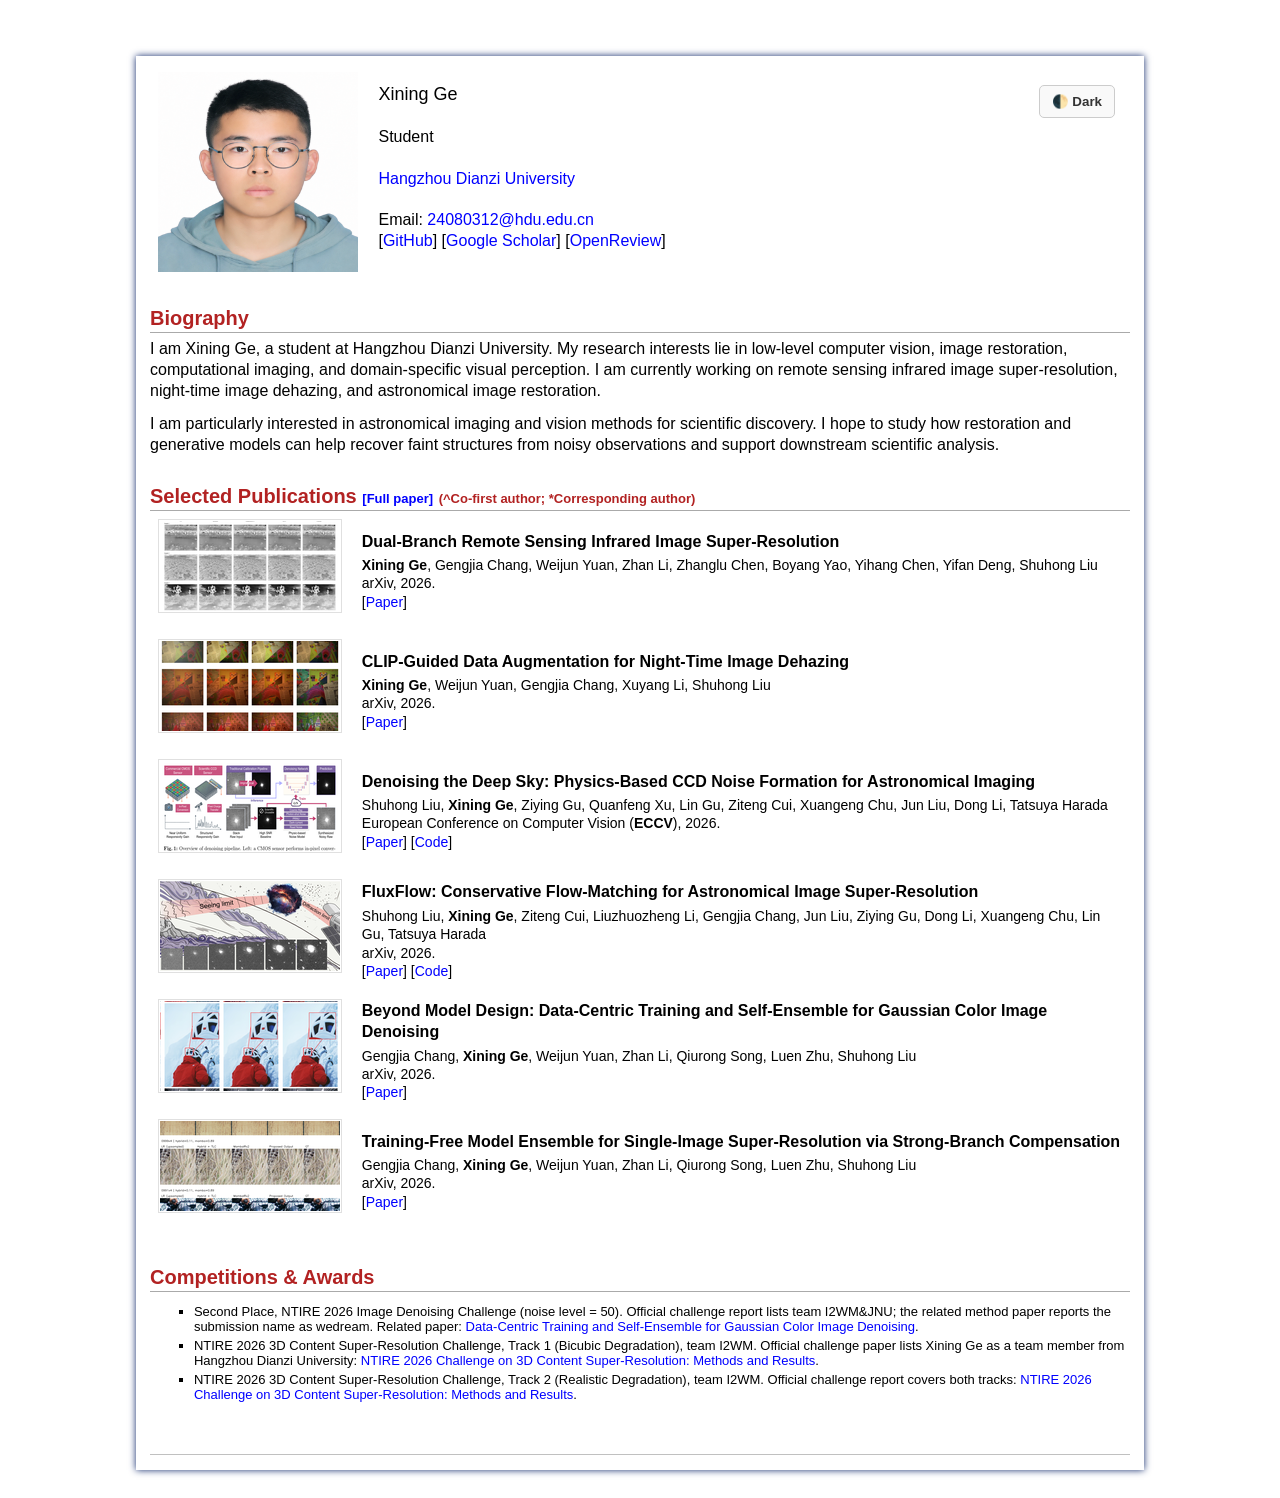
==== commit 0120941c: "Fix Deep Sky author list" ====
--- a/index.html
+++ b/index.html
@@ -78,7 +78,7 @@
 <td><img class="proj_thumb" src="./figs/2026_Astro_thumb_v2.png" alt="Denoising the Deep Sky" height="90px" width="180px" />&nbsp;</td>
 <td>
 <p class="pub_title">Denoising the Deep Sky: Physics-Based CCD Noise Formation for Astronomical Imaging</p>
-<p class="pub_author">Shuhong Liu, <b>Xining Ge</b>, Ziying Gu, Lin Gu, Ziteng Cui, Xuangeng Chu, Jun Liu, Dong Li, Tatsuya Harada<br>
+<p class="pub_author">Shuhong Liu, <b>Xining Ge</b>, Ziying Gu, Quanfeng Xu, Lin Gu, Ziteng Cui, Xuangeng Chu, Jun Liu, Dong Li, Tatsuya Harada<br>
 European Conference on Computer Vision (<b>ECCV</b>), 2026.<br>
 [<a href="https://arxiv.org/abs/2601.23276" target="_blank">Paper</a>]
 [<a href="https://github.com/ShuhongLL/Denoising-Deep-Sky" target="_blank">Code</a>]
